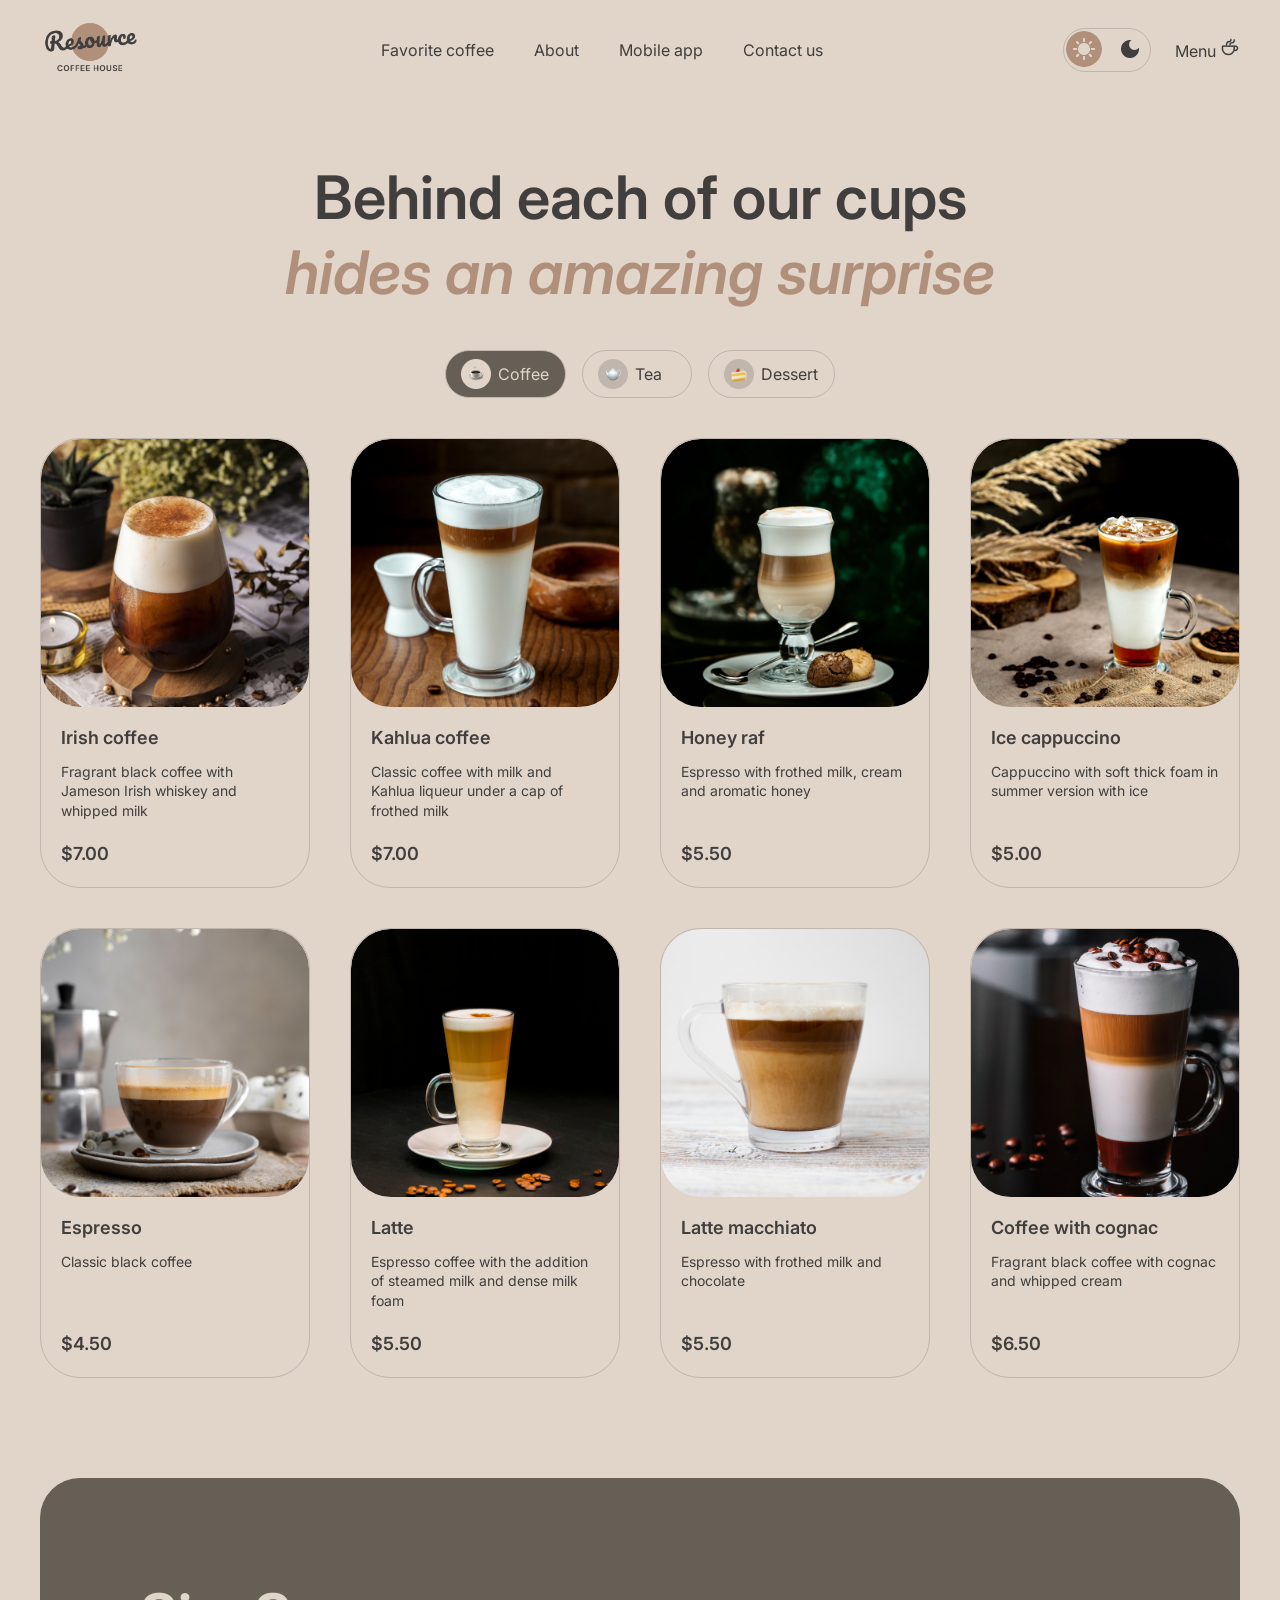
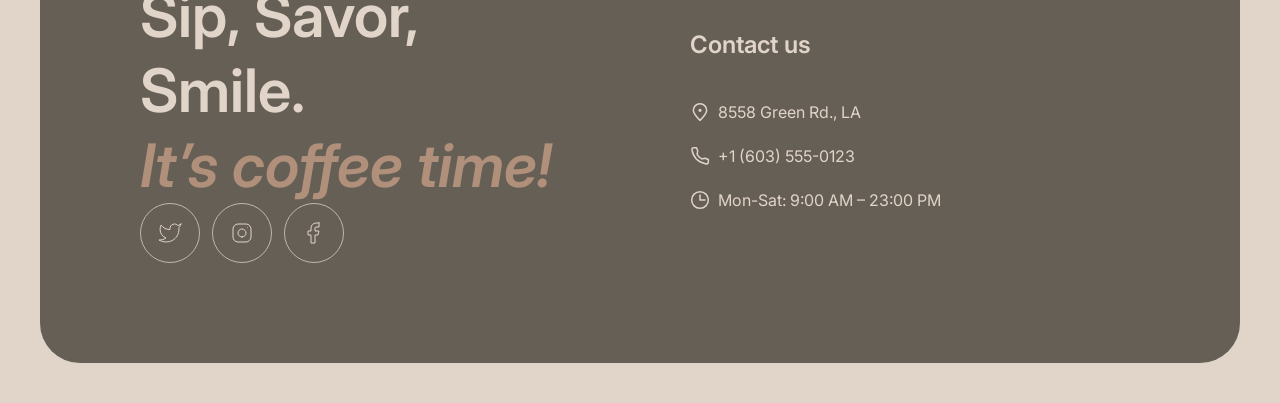
==== menu.html @ 5e698a48 "feat: add menu.html and dark theme" ====
<!DOCTYPE html>
<html lang="en">
  <head>
    <meta charset="UTF-8" />
    <meta name="viewport" content="width=device-width, initial-scale=1.0" />
    <title>Menu | Resource Coffee House</title>

    <link rel="preconnect" href="https://fonts.googleapis.com" />
    <link rel="preconnect" href="https://fonts.gstatic.com" crossorigin />
    <link href="https://fonts.googleapis.com/css2?family=Inter:ital,wght@0,400;0,500;0,600;0,700;1,600&display=swap" rel="stylesheet"/>
    <link rel="stylesheet" href="style.css" />
  </head>
  <body>
    <header class="header">
      <div class="container header__container">
        <a href="index.html" class="header__logo">
          <img src="assets/logo.png" alt="Resource Coffee House" />
        </a>
        <nav class="header__nav">
          <ul class="header__menu">
            <li class="header__menu-item">
              <a href="index.html#favorite" class="header__menu-link">Favorite coffee
              </a>
            </li>
            <li class="header__menu-item">
              <a href="index.html#about" class="header__menu-link">About</a>
            </li>
            <li class="header__menu-item">
              <a href="index.html#mobile-app" class="header__menu-link">
                Mobile app
              </a>
            </li>
            <li class="header__menu-item">
              <a href="#contacts" class="header__menu-link">Contact us</a>
            </li>
          </ul>
        </nav>
        <div class="header__actions">
          <button class="theme-switcher" type="button" aria-label="Switch color theme">
            <span class="theme-switcher__sun">
              <img src="assets/sun.png" alt="sun" />
            </span>
            <span class="theme-switcher__moon">
              <img src="assets/moon.png" alt="moon" />
            </span>
          </button>
          <a class="menu-link menu-link--active" href="menu.html">
            <span>Menu</span>
            <span class="menu-link__icon">
              <img src="assets/coffee-cup.png" alt="coffee" />
            </span>
          </a>
          <button class="header__burger" type="button" aria-label="Open navigation menu">
            <span class="header__burger-line"></span>
            <span class="header__burger-line"></span>
          </button>
        </div>
      </div>
    </header>
    <main>
      <section class="menu-page">
        <div class="container">
          <h1 class="menu-page__title"> Behind each of our cups
            <span class="menu-page__accent">hides an amazing surprise</span>
          </h1>
          <div class="menu-page__tabs-wrapper">
            <input class="menu-page__radio" id="coffee" type="radio" name="menu-category" checked/>
            <input class="menu-page__radio" id="tea" type="radio" name="menu-category"/>
            <input class="menu-page__radio" id="dessert" type="radio" name="menu-category"/>
            <div class="menu-page__tabs">
              <label class="menu-page__tab" for="coffee">
                <span class="menu-page__tab-icon">
                  <img src="assets/cofee.png" alt="cofee" />
                </span>
                <span>Coffee</span>
              </label>
              <label class="menu-page__tab" for="tea">
                <span class="menu-page__tab-icon">
                  <img src="assets/tea.png" alt="tea" />
                </span>
                <span>Tea</span>
              </label>
              <label class="menu-page__tab" for="dessert">
                <span class="menu-page__tab-icon">
                  <img src="assets/dessert.png" alt="" />
                </span>
                <span>Dessert</span>
              </label>
            </div>
            <div class="menu-page__grid menu-page__grid--coffee">
              <article class="product-card">
                <div class="product-card__image-wrapper">
                  <img class="product-card__image" src="assets/coffee-1.jpg" alt="Irish coffee"/>
                </div>
                <div class="product-card__content">
                  <h2 class="product-card__title">Irish coffee</h2>
                  <p class="product-card__description">Fragrant black coffee with Jameson Irish whiskey and whipped milk</p>
                  <p class="product-card__price">$7.00</p>
                </div>
              </article>
              <article class="product-card">
                <div class="product-card__image-wrapper">
                  <img class="product-card__image" src="assets/coffee-2.jpg" alt="Kahlua coffee"/>
                </div>
                <div class="product-card__content">
                  <h2 class="product-card__title">Kahlua coffee</h2>
                  <p class="product-card__description">Classic coffee with milk and Kahlua liqueur under a cap of frothed milk</p>
                  <p class="product-card__price">$7.00</p>
                </div>
              </article>
              <article class="product-card">
                <div class="product-card__image-wrapper">
                  <img class="product-card__image" src="assets/coffee-3.jpg" alt="Honey raf"/>
                </div>
                <div class="product-card__content">
                  <h2 class="product-card__title">Honey raf</h2>
                  <p class="product-card__description">Espresso with frothed milk, cream and aromatic honey</p>
                  <p class="product-card__price">$5.50</p>
                </div>
              </article>
              <article class="product-card">
                <div class="product-card__image-wrapper">
                  <img class="product-card__image" src="assets/coffee-4.jpg" alt="Ice cappuccino"/>
                </div>
                <div class="product-card__content">
                  <h2 class="product-card__title">Ice cappuccino</h2>
                  <p class="product-card__description">Cappuccino with soft thick foam in summer version with ice</p>
                  <p class="product-card__price">$5.00</p>
                </div>
              </article>
              <article class="product-card">
                <div class="product-card__image-wrapper">
                  <img class="product-card__image" src="assets/coffee-5.jpg" alt="Espresso"/>
                </div>
                <div class="product-card__content">
                  <h2 class="product-card__title">Espresso</h2>
                  <p class="product-card__description">Classic black coffee</p>
                  <p class="product-card__price">$4.50</p>
                </div>
              </article>
              <article class="product-card">
                <div class="product-card__image-wrapper">
                  <img class="product-card__image" src="assets/coffee-6.jpg"alt="Latte"/>
                </div>
                <div class="product-card__content">
                  <h2 class="product-card__title">Latte</h2>
                  <p class="product-card__description">
                    Espresso coffee with the addition of steamed milk and dense milk foam
                  </p>
                  <p class="product-card__price">$5.50</p>
                </div>
              </article>
              <article class="product-card">
                <div class="product-card__image-wrapper">
                  <img class="product-card__image" src="assets/coffee-7.jpg" alt="Latte macchiato"/>
                </div>
                <div class="product-card__content">
                  <h2 class="product-card__title">Latte macchiato</h2>
                  <p class="product-card__description">Espresso with frothed milk and chocolate</p>
                  <p class="product-card__price">$5.50</p>
                </div>
              </article>
              <article class="product-card">
                <div class="product-card__image-wrapper">
                  <img class="product-card__image" src="assets/coffee-8.jpg"alt="Coffee with cognac"/>
                </div>
                <div class="product-card__content">
                  <h2 class="product-card__title">Coffee with cognac</h2>
                  <p class="product-card__description">Fragrant black coffee with cognac and whipped cream</p>
                  <p class="product-card__price">$6.50</p>
                </div>
              </article>
            </div>
            <div class="menu-page__grid menu-page__grid--tea">
              <article class="product-card">
                <div class="product-card__image-wrapper">
                  <img class="product-card__image" src="assets/tea-1.png" alt="Moroccan tea"/>
                </div>
                <div class="product-card__content">
                  <h2 class="product-card__title">Moroccan</h2>
                  <p class="product-card__description">Fragrant black tea with the addition of tangerine, cinnamon, honey, lemon and mint</p>
                  <p class="product-card__price">$4.50</p>
                </div>
              </article>
              <article class="product-card">
                <div class="product-card__image-wrapper">
                  <img class="product-card__image" src="assets/tea-2.png"alt="Ginger tea"/>
                </div>
                <div class="product-card__content">
                  <h2 class="product-card__title">Ginger</h2>
                  <p class="product-card__description">Original black tea with fresh ginger, lemon and honey</p>
                  <p class="product-card__price">$5.00</p>
                </div>
              </article>
              <article class="product-card">
                <div class="product-card__image-wrapper">
                  <img class="product-card__image" src="assets/tea-3.png" alt="Sea buckthorn tea"/>
                </div>
                <div class="product-card__content">
                  <h2 class="product-card__title">Cranberry</h2>
                  <p class="product-card__description">Invigorating black tea with cranberry and honey</p>
                  <p class="product-card__price">$5.00</p>
                </div>
              </article>
              <article class="product-card">
                <div class="product-card__image-wrapper">
                  <img class="product-card__image" src="assets/tea-4.png"alt="Berry tea"/>
                </div>
                <div class="product-card__content">
                  <h2 class="product-card__title">Sea buckthorn</h2>
                  <p class="product-card__description">Toning sweet black tea with sea buckthorn, fresh thyme and cinnamon</p>
                  <p class="product-card__price">$4.50</p>
                </div>
              </article>
            </div>
            <div class="menu-page__grid menu-page__grid--dessert">
              <article class="product-card">
                <div class="product-card__image-wrapper">
                  <img class="product-card__image" src="assets/dessert-1.png"alt="Marble cheesecake"/>
                </div>
                <div class="product-card__content">
                  <h2 class="product-card__title">Marble cheesecake</h2>
                  <p class="product-card__description">Philadelphia cheese with lemon zest on a light sponge cake and red currant jam</p>
                  <p class="product-card__price">$3.50</p>
                </div>
              </article>
              <article class="product-card">
                <div class="product-card__image-wrapper">
                  <img class="product-card__image" src="assets/dessert-2.png"alt="Red velvet"/>
                </div>
                <div class="product-card__content">
                  <h2 class="product-card__title">Red velvet</h2>
                  <p class="product-card__description">Layer cake with cream cheese frosting</p>
                  <p class="product-card__price">$4.00</p>
                </div>
              </article>
              <article class="product-card">
                <div class="product-card__image-wrapper">
                  <img class="product-card__image" src="assets/dessert-3.png"alt="Cheesecakes"/>
                </div>
                <div class="product-card__content">
                  <h2 class="product-card__title">Cheesecakes</h2>
                  <p class="product-card__description">Soft cottage cheese pancakes with sour cream and fresh berries and sprinkled with powdered sugar</p>
                  <p class="product-card__price">$4.50</p>
                </div>
              </article>
              <article class="product-card">
                <div class="product-card__image-wrapper">
                  <img class="product-card__image" src="assets/dessert-4.png"alt="Creme brulee"/>
                </div>
                <div class="product-card__content">
                  <h2 class="product-card__title">Creme brulee</h2>
                  <p class="product-card__description">Delicate creamy dessert in a caramel basket with wild berries</p>
                  <p class="product-card__price">$4.00</p>
                </div>
              </article>
              <article class="product-card">
                <div class="product-card__image-wrapper">
                  <img class="product-card__image" src="assets/dessert-5.png"alt="Pancakes"/>
                </div>
                <div class="product-card__content">
                  <h2 class="product-card__title">Pancakes</h2>
                  <p class="product-card__description">Tender pancakes with strawberry jam and fresh strawberries
                  </p>
                  <p class="product-card__price">$4.50</p>
                </div>
              </article>
              <article class="product-card">
                <div class="product-card__image-wrapper">
                  <img class="product-card__image" src="assets/dessert-6.png"alt="Honey cake"/>
                </div>
                <div class="product-card__content">
                  <h2 class="product-card__title">Honey cake</h2>
                  <p class="product-card__description">Classic honey cake with delicate custard</p>
                  <p class="product-card__price">$4.50</p>
                </div>
              </article>
              <article class="product-card">
                <div class="product-card__image-wrapper">
                  <img class="product-card__image" src="assets/dessert-7.png"alt="Chocolate cake"/>
                </div>
                <div class="product-card__content">
                  <h2 class="product-card__title">Chocolate cake</h2>
                  <p class="product-card__description">Cake with hot chocolate filling and nuts with dried apricots</p>
                  <p class="product-card__price">$5.50</p>
                </div>
              </article>
              <article class="product-card">
                <div class="product-card__image-wrapper">
                  <img class="product-card__image" src="assets/dessert-8.png"alt="Black forest"/>
                </div>
                <div class="product-card__content">
                  <h2 class="product-card__title">Black forest</h2>
                  <p class="product-card__description">A combination of thin sponge cake with cherry jam and light chocolate mousse</p>
                  <p class="product-card__price">$6.50</p>
                </div>
              </article>
            </div>
          </div>
        </div>
      </section>
    </main>
    <footer class="footer" id="contacts">
      <div class="container footer__container">
        <div class="footer__offer">
          <h2 class="footer__title">
            Sip, Savor, Smile.
            <span class="footer__accent">It’s coffee time!</span>
          </h2>
          <ul class="footer__socials">
            <li class="footer__social-item">
              <a class="footer__social-link" href="twitter.com" aria-label="Twitter">
                <img src="assets/twitter.svg" alt="t" />
              </a>
            </li>
            <li class="footer__social-item">
              <a class="footer__social-link" href="instagram.com" aria-label="Instagram">
                <img src="assets/instagram.svg" alt="i" />
              </a>
            </li>
            <li class="footer__social-item">
              <a class="footer__social-link" href="facebook.com" aria-label="Facebook">
                <img src="assets/facebook.svg" alt="f" />
              </a>
            </li>
          </ul>
        </div>
        <div class="footer__contacts">
          <h3 class="footer__contacts-title">Contact us</h3>
          <address class="footer__contacts-list">
            <a
              class="footer__contact-link"
              href="https://maps.google.com/?q=8558+Green+Rd,+LA"
              target="_blank"
              rel="noopener noreferrer">
              <span class="footer__contact-icon">
                <img src="assets/pin-alt.svg" alt="" />
              </span>
              <span>8558 Green Rd., LA</span>
            </a>
            <a class="footer__contact-link" href="tel:+16035550123">
              <span class="footer__contact-icon">
                <img src="assets/phone.svg" alt="" />
              </span>
              <span>+1 (603) 555-0123</span>
            </a>
            <p class="footer__contact-link">
              <span class="footer__contact-icon">
                <img src="assets/clock.svg" alt="" />
              </span>
              <span>Mon-Sat: 9:00 AM – 23:00 PM</span>
            </p>
          </address>
        </div>
      </div>
    </footer>
    <script src="main.js"></script>
  </body>
</html>
---- style.css ----
* {
  margin: 0;
  padding: 0;
  box-sizing: border-box;
}

body {
  font-family: "Inter", sans-serif;
  font-weight: 400;
  line-height: 1.5;
  color: #111;
  background-color: #E1D4C9;
  color: #403F3D;
  margin: 0 auto;
}
.header__logo img{
    width: 100px;
    height: 60px;

}
.header__container{
    max-width: 1360px;
    margin: 0 auto;
    display: flex;
    align-items: center;
    justify-content: space-between;
    min-height: 100px;
    gap: 16px;
}
.header__menu {
  display: flex;
  align-items: center;
  gap: 40px;
  margin: 0;
  padding: 0;
  list-style: none;
}
.header__menu-link, .menu-link {
  color: #403f3d;
  text-decoration: none;
  font-size: 16px;
  position: relative;
}
.header__menu-link::after,
.menu-link::after {
  position: absolute;
  bottom: -6px;
  left: 0;
  width: 100%;
  height: 2px;
  background-color: #403f3d;
  content: "";
  transform: scaleX(0);
  transform-origin: left;
  transition: transform 0.5s ease;
}

.header__menu-link:hover::after,
.menu-link:hover::after {
  transform: scaleX(1);
}
.header__actions{
    display: flex;
    justify-content: center;
    align-items: center;
    gap: 24px;
}
.theme-switcher__sun img, 
.theme-switcher__moon img{
    width: 36px;
    height: 36px;
    border-radius: 50%;
}
.theme-switcher{
    background-color: inherit;
    border-radius: 100px;
    border: 1px #C1B6AD solid;
    width: 88px;
    height: 44px;
    display: flex;
    justify-content: center;
    align-items: center;
    cursor: pointer;
    gap: 10px;
}
.theme-switcher:hover .theme-switcher__moon {
  background-color: #665f55;
  border-radius: 100px;
}
.menu-link__icon img {
  width: 20px;
  height: 20px;
  object-fit: contain;
}
.header__burger {
  display: none;
  width: 44px;
  height: 44px;
  padding: 10px;
  border: none;
  background-color: transparent;
  cursor: pointer;
}

.header__burger-line {
  display: block;
  width: 24px;
  height: 2px;
  margin: 5px 0;
  background-color: #403f3d;
  transition: transform 0.3s ease, opacity 0.3s ease;
}
@media (max-width: 1439px) {
     body {
    padding: 0 40px;
  }
}
@media (max-width: 768px) {
  .header__container {
    position: relative;
    min-height: 72px;
  }

  .header__nav {
    display: none;
  }

  .header__burger {
    display: block;
    width: 44px;
    height: 44px;
    padding: 0;
    border: 1px solid #665f55;
    border-radius: 50%;
    background-color: transparent;
    cursor: pointer;
  }

  .header__burger-line {
    display: block;
    width: 16px;
    height: 2px;
    margin: 4px auto;
    border-radius: 2px;
    background-color: #403f3d;
  }

  .header__actions {
    gap: 16px;
  }

  .header__nav.header__nav--open {
    position: absolute;
    display: flex;
    top: 100%;
    align-items: center;
    justify-content: center;
    z-index: 10;
    display: block;
    padding: 24px;
    background-color: #e1d4c9;
  }

  .header__menu {
    flex-direction: column;
    align-items: flex-start;
    gap: 20px;
  }

  .header__menu-link {
    font-size: 16px;
  }
  .menu-link {
  display: none;
}
}
@media (max-width: 750px) {
    body {
    padding: 0 16px;
  }
}
.main_container{
    max-width: 1360px;
    margin: 0 auto;
}
.hero-section{
    background: url(assets/img-hero.jpg) ;
    max-width: 1360px;
    height: 644px;
    background-position: center;
  background-size: cover;
  background-repeat: no-repeat;
  border-radius: 40px;
}
.hero-section__content {
  max-width: 530px;
  padding-top: 100px;
  margin-left: 100px;
  color: #e1d4c9;
}
.hero-section__title {
  margin: 0 0 40px;
  font-size: 72px;
  font-weight: 600;
  line-height: 1.05;
}
.hero-section__line {
  display: block;
}

.hero-section__accent {
  color: #b0907a;
  font-style: italic;
}

.hero-section__description {
  max-width: 530px;
  margin: 0 0 40px;
  color: #e1d4c9;
  font-size: 16px;
  line-height: 1.5;
  letter-spacing: 0,2;
}

.hero-section__button {
  display: inline-flex;
  align-items: center;
  justify-content: center;
  min-width: 200px;
  min-height: 64px;
  padding: 0 24px;
  border-radius: 32px;
  color: #403f3d;
  background-color: #e1d4c9;
  font-size: 16px;
  text-decoration: none;
  transition: 0.3s ease;
}
.hero-section__button-icon {
  display: flex;
  align-items: center;
  justify-content: center;
  width: 0;
  opacity: 0;
  overflow: hidden;
  transition: width 0.3s ease, opacity 0.3s ease;
}

.hero-section__button-icon img {
  display: block;
  width: 22px;
  height: 20px;
  padding-left: 2px;
}

.hero-section__button:hover .hero-section__button-icon {
  width: 20px;
  opacity: 1;
}
@media (max-width: 768px) {
    .hero-section__content {
    padding-top: 100px;
    margin-left: 60px;
    }
}
@media (max-width: 630px) {
    .hero-section__content {
    padding-top: 60px;
    margin-left: 16px;
    }
    .hero-section__title{
    font-size: 58px;  
    }
}
@media (max-width: 440px) {
.hero-section__title{
    font-size: 42px;  
    }
    .hero-section {
    height: 552px;
    }
}
.favorite-coffee {
  padding: 100px 0;
}

.favorite-coffee__title {
  margin: 0 0 40px;
  color: #403f3d;
  font-size: 60px;
  font-weight: 600;
  line-height: 1.25;
  text-align: center;
}

.favorite-coffee__accent {
  color: #b0907a;
  font-style: italic;
}

.favorite-coffee__slider {
  display: flex;
  align-items: center;
  justify-content: space-between;
  width: 100%;
  max-width: 1360px;
  margin: 0 auto;
}

.favorite-coffee__card {
  flex-grow: 1;
  max-width: 480px;
  margin: 0 20px;
}

.favorite-coffee__card {
  display: flex;
  flex-direction: column;
  align-items: center;
  width: 480px;
  text-align: center;
}

.favorite-coffee__image {
  display: block;
  width: 480px;
  height: 480px;
  margin-bottom: 20px;
  object-fit: cover;
  border-radius: 50%;
}

.favorite-coffee__info {
  display: flex;
  flex-direction: column;
  align-items: center;
}

.favorite-coffee__name {
  margin: 0 0 16px;
  color: #403f3d;
  font-size: 24px;
  font-weight: 600;
  line-height: 1.25;
}

.favorite-coffee__description {
  max-width: 480px;
  margin: 0 0 16px;
  color: #403f3d;
  font-size: 16px;
  line-height: 1.5;
}

.favorite-coffee__price {
  margin: 0;
  color: #403f3d;
  font-size: 24px;
  font-weight: 600;
  line-height: 1.25;
}

.favorite-coffee__arrow {
  display: flex;
  align-items: center;
  justify-content: center;

  width: 60px;
  height: 60px;
  padding: 0;
  border: 1px solid #665f55;
  border-radius: 50%;
  color: #403f3d;
  background-color: transparent;
  cursor: pointer;

  transition: color 0.3s ease, background-color 0.3s ease;
}

.favorite-coffee__arrow:hover {
  color: #e1d4c9;
  background-color: #665f55;
}

.favorite-coffee__pagination {
  display: flex;
  justify-content: center;
  gap: 12px;
  margin-top: 40px;
}

.favorite-coffee__pagination-item {
  width: 40px;
  height: 4px;
  padding: 0;
  border: 0;
  border-radius: 100px;
  background-color: #c1b6ad;
  cursor: pointer;
}

.favorite-coffee__pagination-item--active {
  background-color: #665f55;
}
@media (max-width: 760px) {
  .favorite-coffee__arrow {
    display: none;
  }
  .favorite-coffee__title{
    font-size: 32px;
  }
  .favorite-coffee__image {
    display: block;
    width: 348px;
    height: 348px;
}
.favorite-coffee__slider {
    display: block;
  }
  .favorite-coffee__card {
    width: 100%;
    margin: 0 auto;
  }
}


.about__container {
  max-width: 1360px;
  margin: 0 auto;
}

.about__title {
  margin: 0 0 40px;
  color: #403f3d;
  font-size: 60px;
  font-weight: 600;
  line-height: 1.25;
  letter-spacing: -0.2px;
}

.about__title-line {
  display: block;
}

.about__accent {
  color: #b0907a;
  font-style: italic;
}

.about__gallery {
  display: grid;
  grid-template-columns: repeat(2, 1fr);
  gap: 40px;
}

.about__column {
  display: flex;
  flex-direction: column;
  gap: 40px;
}

.about__image-wrapper {
  overflow: hidden;
  border-radius: 20px;
}

.about__image-wrapper--large {
  height: 590px;
}

.about__image-wrapper--small {
  height: 430px;
}

.about__image {
  display: block;
  width: 100%;
  height: 100%;
  object-fit: cover;
  transition: transform 0.5s ease;
}

.about__image-wrapper:hover .about__image {
  transform: scale(1.1);
}
@media (max-width: 1000px) {
  .about__image-wrapper--small {
    display: none;
  }

  .about__gallery {
    grid-template-columns: 1fr;
    gap: 40px;
  }

  .about__column {
    gap: 0;
  }
  .about__image-wrapper--large {
    height: 590px;
  }
}
@media (max-width: 700px) {
  .about__title {
    font-size: 32px;
    letter-spacing: 0.55px;
  }
}
.mobile-app {
  padding: 100px 0;
}

.mobile-app__container {
  display: grid;
  grid-template-columns: minmax(0, 1fr) minmax(0, 1fr);
  align-items: center;
  gap: 100px;
}

.mobile-app__content {
  max-width: 630px;
}

.mobile-app__title {
  margin: 0 0 40px;
  color: #403f3d;
  font-size: 60px;
  font-weight: 600;
  line-height: 1.25;
}

.mobile-app__title-line {
  display: block;
}

.mobile-app__accent {
  color: #b0907a;
  font-style: italic;
}

.mobile-app__description {
  max-width: 630px;
  margin: 0 0 40px;
  color: #403f3d;
  font-size: 16px;
  line-height: 1.5;
}

.mobile-app__buttons {
  display: flex;
  flex-wrap: wrap;
  gap: 20px;
}

.mobile-app__button {
  display: flex;
  align-items: center;
  gap: 8px;

  width: 200px;
  min-height: 64px;
  padding: 12px 20px;

  border: 1px solid #665f55;
  border-radius: 100px;

  color: #403f3d;
  background-color: transparent;
  text-decoration: none;

  transition: color 0.3s ease, background-color 0.3s ease;
}

.mobile-app__button-icon {
  display: flex;
  flex: 0 0 36px;
  align-items: center;
  justify-content: center;
}

.mobile-app__button-icon img {
  display: block;
  width: 36px;
  height: 36px;
}

.mobile-app__button-text {
  display: flex;
  flex-direction: column;
  align-items: flex-start;
}

.mobile-app__button-label {
  font-size: 10px;
  line-height: 1.4;
}

.mobile-app__button-store {
  font-size: 16px;
  font-weight: 600;
  line-height: 1.2;
}

.mobile-app__image-wrapper {
  display: flex;
  align-items: flex-end;
  justify-content: center;
  min-height: 630px;
  overflow: hidden;
}

.mobile-app__image {
  display: block;
  width: 100%;
  max-width: 630px;
  height: auto;
  object-fit: contain;
}
.footer {
  padding: 0 0 40px;
}

.footer__container {
  display: grid;
  grid-template-columns: 1fr 1fr;
  gap: 100px;
  padding: 100px;
  border-radius: 40px;
  color: #e1d4c9;
  background-color: #665f55;
  max-width: 1360px;
  margin: 0 auto;
}

.footer__offer {
  display: flex;
  flex-direction: column;
  justify-content: space-between;
  min-height: 250px;
}

.footer__title {
  margin: 0;
  color: #e1d4c9;
  font-size: 60px;
  font-weight: 600;
  line-height: 1.25;
}

.footer__accent {
  display: block;
  color: #b0907a;
  font-style: italic;
}

.footer__socials {
  display: flex;
  gap: 12px;
  margin: 0;
  padding: 0;
  list-style: none;
}

.footer__social-link {
  display: flex;
  align-items: center;
  justify-content: center;

  width: 60px;
  height: 60px;
  border: 1px solid #c1b6ad;
  border-radius: 50%;
}

.footer__social-link img {
  width: 24px;
  height: 24px;
}

.footer__contacts {
  align-self: center;
}

.footer__contacts-title {
  margin: 0 0 40px;
  color: #e1d4c9;
  font-size: 24px;
  font-weight: 600;
  line-height: 1.25;
}

.footer__contacts-list {
  display: flex;
  flex-direction: column;
  gap: 20px;
  font-style: normal;
}

.footer__contact-link {
  display: flex;
  align-items: center;
  gap: 8px;

  margin: 0;
  color: #e1d4c9;
  font-size: 16px;
  font-style: normal;
  line-height: 1.5;
  text-decoration: none;
}

.footer__contact-icon {
  display: flex;
  flex: 0 0 20px;
  align-items: center;
  justify-content: center;
}
.mobile-app__button {
  transition: color 0.3s ease, background-color 0.3s ease;
}

.footer__contact-link {
  transition: text-decoration-color 0.3s ease;
}

.footer__social-link {
  transition: background-color 0.3s ease;
}
@media (max-width: 1000px) {

  .mobile-app__container {
    grid-template-columns: 1fr;
    gap: 40px;
  }

  .mobile-app__content {
    max-width: 100%;
  }

  .mobile-app__image-wrapper {
    min-height: auto;
  }

  .mobile-app__image {
    display: block;
    width: 100%;
    max-width: 600px;
    margin: 0 auto;
  }

  .footer__container {
    grid-template-columns: 1fr;
    gap: 60px;
  }

  .footer__offer {
    min-height: auto;
    gap: 40px;
  }

  .footer__contacts {
    align-self: start;
  }
}

.footer__contact-icon img {
  display: block;
  width: 20px;
  height: 20px;
}
@media (max-width: 560px) {
  .mobile-app__title,
  .footer__title {
    font-size: 32px;
  }
  .footer__container {
    padding: 60px 16px;
}
}
@media (hover: hover) {
  .mobile-app__button:hover {
    color: #e1d4c9;
    background-color: #665f55;
  }
  .mobile-app__button:hover .mobile-app__button-icon img {
    filter: brightness(0) saturate(100%) invert(89%) sepia(13%)
      saturate(416%) hue-rotate(342deg) brightness(95%) contrast(88%);
  }

  .footer__contact-link:hover {
    text-decoration: underline;
    text-decoration-thickness: 1px;
    text-underline-offset: 4px;
  }

  .footer__social-link:hover {
    background-color: #e1d4c9;
  }
  .footer__social-link:hover img {
    filter: brightness(0) saturate(100%);
  }
}
.menu-page {
  padding: 60px 0 100px;
}

.container {
  max-width: 1360px;
  margin: 0 auto;
}

.menu-page__title {
  max-width: 800px;
  margin: 0 auto 40px;
  color: #403f3d;
  font-size: 60px;
  font-weight: 600;
  line-height: 1.25;
  text-align: center;
}

.menu-page__accent {
  color: #b0907a;
  font-style: italic;
}

.menu-page__tabs-wrapper {
  position: relative;
}

.menu-page__radio {
  position: absolute;
  width: 1px;
  height: 1px;
  margin: -1px;
  padding: 0;
  overflow: hidden;
  border: 0;
  clip: rect(0 0 0 0);
  clip-path: inset(50%);
  white-space: nowrap;
}

.menu-page__tabs {
  display: flex;
  justify-content: center;
  gap: 16px;
  margin-bottom: 40px;
}

.menu-page__tab {
  display: flex;
  align-items: center;
  gap: 8px;
  min-width: 110px;
  min-height: 48px;
  padding: 8px 16px;
  border: 1px solid #c1b6ad;
  border-radius: 100px;
  color: #403f3d;
  background-color: transparent;
  cursor: pointer;
  transition: color 0.3s ease, background-color 0.3s ease;
}

.menu-page__tab-icon {
  display: flex;
  flex-shrink: 0;
  align-items: center;
  justify-content: center;
  width: 28px;
  height: 28px;
  border-radius: 50%;
}

.menu-page__tab-icon img {
  display: block;
  width: 30px;
  height: 30px;
  object-fit: contain;
}

.menu-page__grid {
  display: none;
  grid-template-columns: repeat(4, 1fr);
  gap: 40px;
}

#coffee:checked ~ .menu-page__grid--coffee,
#tea:checked ~ .menu-page__grid--tea,
#dessert:checked ~ .menu-page__grid--dessert {
  display: grid;
}

#coffee:checked ~ .menu-page__tabs label[for="coffee"],
#tea:checked ~ .menu-page__tabs label[for="tea"],
#dessert:checked ~ .menu-page__tabs label[for="dessert"] {
  color: #e1d4c9;
  background-color: #665f55;
}

.product-card {
  overflow: hidden;
  border: 1px solid #c1b6ad;
  border-radius: 40px;
}

.product-card__image-wrapper {
  overflow: hidden;
  aspect-ratio: 1 / 1;
  border-radius: 40px;
}

.product-card__image {
  display: block;
  width: 100%;
  height: 100%;
  object-fit: cover;
  transition: transform 0.4s ease;
}

.product-card:hover .product-card__image {
  transform: scale(1.1);
}

.product-card__content {
  display: flex;
  flex-direction: column;
  min-height: 180px;
  padding: 20px;
}

.product-card__title {
  margin: 0 0 12px;
  color: #403f3d;
  font-size: 18px;
  font-weight: 600;
  line-height: 1.25;
}

.product-card__description {
  margin: 0 0 16px;
  color: #403f3d;
  font-size: 14px;
  line-height: 1.4;
}

.product-card__price {
  margin: auto 0 0;
  color: #403f3d;
  font-size: 18px;
  font-weight: 600;
}
@media (max-width: 1000px) {
  .menu-page__grid {
    grid-template-columns: repeat(2, 1fr);
    gap: 24px;
  }
}

@media (max-width: 700px) {
  .menu-page__title {
    font-size: 32px;
  }
}

@media (max-width: 560px) {

  .menu-page {
    padding: 40px 0 60px;
  }

  .menu-page__tabs {
    gap: 8px;
    margin-bottom: 24px;
  }

  .menu-page__tab {
    min-width: auto;
    padding: 8px 12px;
  }
}

@media (max-width: 380px) {

  .menu-page__title {
    margin-bottom: 24px;
    font-size: 28px;
  }

  .menu-page__tabs {
    justify-content: flex-start;
    overflow-x: auto;
  }

  .menu-page__grid {
    grid-template-columns: 1fr;
    gap: 16px;
  }

  .product-card,
  .product-card__image-wrapper {
    border-radius: 24px;
  }

  .product-card__content {
    min-height: auto;
  }
  .footer__container {
    padding: 60px 16px;
}
}
body {
  transition: background-color 0.1s ease, color 0.1s ease;
}

body.dark-theme {
  background-color: #292826;
  color: #e1d4c9;
}

body.dark-theme .header,
body.dark-theme .menu-page,
body.dark-theme .hero-section,
body.dark-theme .about,
body.dark-theme .favorite-coffee,
body.dark-theme .mobile-app {
  background-color: #292826;
}

body.dark-theme .header__menu-link,
body.dark-theme .menu-link,
body.dark-theme .hero-section__title,
body.dark-theme .hero-section__description,
body.dark-theme .favorite-coffee__title,
body.dark-theme .favorite-coffee__name,
body.dark-theme .favorite-coffee__description,
body.dark-theme .favorite-coffee__price,
body.dark-theme .about__title,
body.dark-theme .mobile-app__title,
body.dark-theme .mobile-app__description,
body.dark-theme .menu-page__title,
body.dark-theme .menu-page__tab,
body.dark-theme .product-card__title,
body.dark-theme .product-card__description,
body.dark-theme .product-card__price {
  color: #e1d4c9;
}

body.dark-theme .menu-page__tab,
body.dark-theme .product-card,
body.dark-theme .theme-switcher,
body.dark-theme .favorite-coffee__arrow,
body.dark-theme .mobile-app__button {
  border-color: #665f55;
}

body.dark-theme .theme-switcher__sun {
  background-color: transparent;
}

body.dark-theme .theme-switcher__moon {
  background-color: #665f55;
  border-radius: 50%;
}
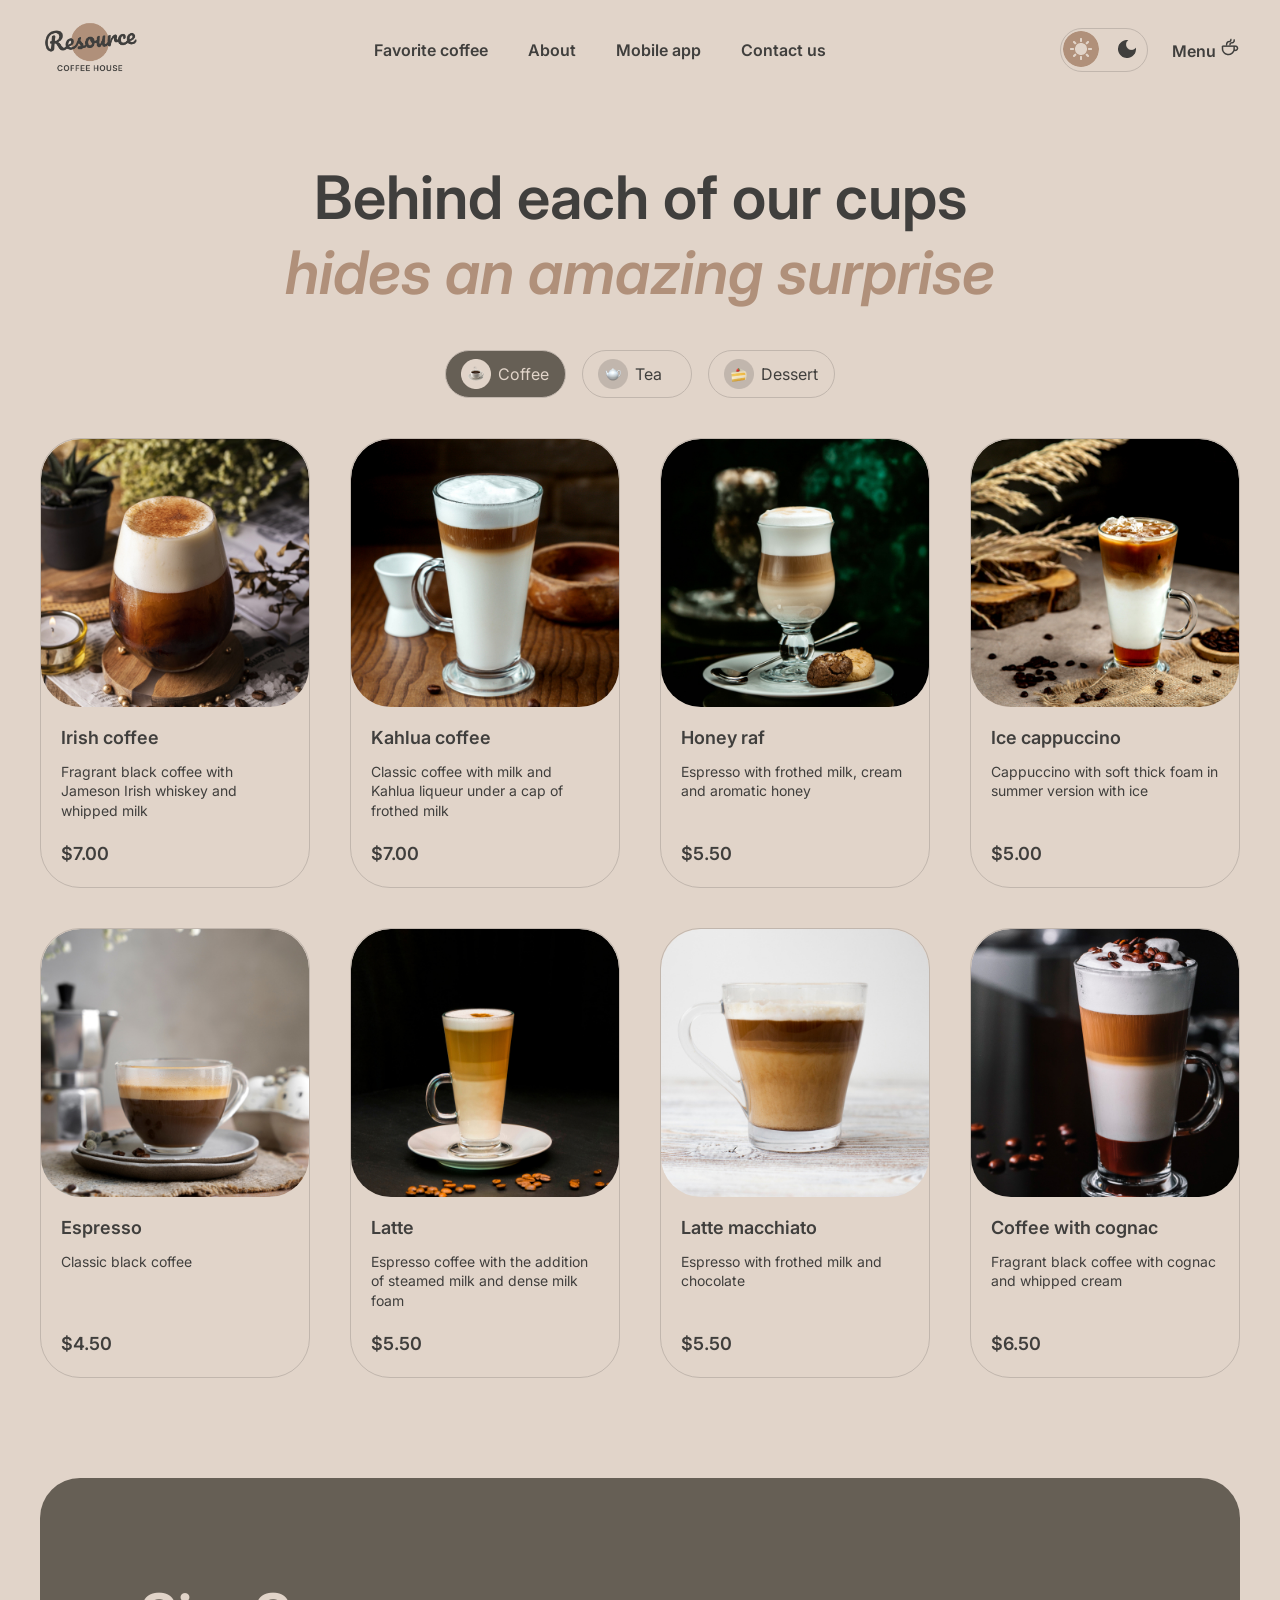
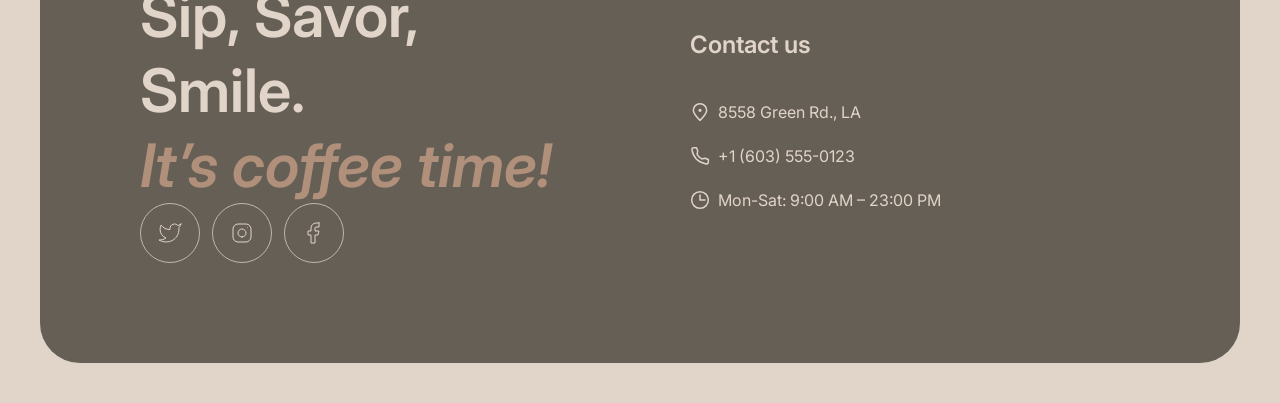
==== commit caad2508: "fix: font in header" ====
--- a/menu.html
+++ b/menu.html
@@ -1,20 +1,20 @@
 <!DOCTYPE html>
 <html lang="en">
   <head>
-    <meta charset="UTF-8" />
-    <meta name="viewport" content="width=device-width, initial-scale=1.0" />
+    <meta charset="UTF-8">
+    <meta name="viewport" content="width=device-width, initial-scale=1.0">
     <title>Menu | Resource Coffee House</title>
-
-    <link rel="preconnect" href="https://fonts.googleapis.com" />
-    <link rel="preconnect" href="https://fonts.gstatic.com" crossorigin />
-    <link href="https://fonts.googleapis.com/css2?family=Inter:ital,wght@0,400;0,500;0,600;0,700;1,600&display=swap" rel="stylesheet"/>
-    <link rel="stylesheet" href="style.css" />
+    <link rel="icon" href="assets/favicon.ico" type="image/x-icon">
+    <link rel="preconnect" href="https://fonts.googleapis.com">
+    <link rel="preconnect" href="https://fonts.gstatic.com" crossorigin>
+    <link href="https://fonts.googleapis.com/css2?family=Inter:ital,wght@0,400;0,500;0,600;0,700;1,600&display=swap" rel="stylesheet">
+    <link rel="stylesheet" href="style.css">
   </head>
   <body>
     <header class="header">
       <div class="container header__container">
         <a href="index.html" class="header__logo">
-          <img src="assets/logo.png" alt="Resource Coffee House" />
+          <img src="assets/logo.png" alt="Resource Coffee House">
         </a>
         <nav class="header__nav">
           <ul class="header__menu">
@@ -38,16 +38,16 @@
         <div class="header__actions">
           <button class="theme-switcher" type="button" aria-label="Switch color theme">
             <span class="theme-switcher__sun">
-              <img src="assets/sun.png" alt="sun" />
+              <img src="assets/sun.png" alt="sun">
             </span>
             <span class="theme-switcher__moon">
-              <img src="assets/moon.png" alt="moon" />
+              <img src="assets/moon.png" alt="moon">
             </span>
           </button>
           <a class="menu-link menu-link--active" href="menu.html">
             <span>Menu</span>
             <span class="menu-link__icon">
-              <img src="assets/coffee-cup.png" alt="coffee" />
+              <img src="assets/coffee-cup.png" alt="coffee">
             </span>
           </a>
           <button class="header__burger" type="button" aria-label="Open navigation menu">
@@ -64,25 +64,25 @@
             <span class="menu-page__accent">hides an amazing surprise</span>
           </h1>
           <div class="menu-page__tabs-wrapper">
-            <input class="menu-page__radio" id="coffee" type="radio" name="menu-category" checked/>
-            <input class="menu-page__radio" id="tea" type="radio" name="menu-category"/>
-            <input class="menu-page__radio" id="dessert" type="radio" name="menu-category"/>
+            <input class="menu-page__radio" id="coffee" type="radio" name="menu-category" checked>
+            <input class="menu-page__radio" id="tea" type="radio" name="menu-category">
+            <input class="menu-page__radio" id="dessert" type="radio" name="menu-category">
             <div class="menu-page__tabs">
               <label class="menu-page__tab" for="coffee">
                 <span class="menu-page__tab-icon">
-                  <img src="assets/cofee.png" alt="cofee" />
+                  <img src="assets/cofee.png" alt="cofee">
                 </span>
                 <span>Coffee</span>
               </label>
               <label class="menu-page__tab" for="tea">
                 <span class="menu-page__tab-icon">
-                  <img src="assets/tea.png" alt="tea" />
+                  <img src="assets/tea.png" alt="tea">
                 </span>
                 <span>Tea</span>
               </label>
               <label class="menu-page__tab" for="dessert">
                 <span class="menu-page__tab-icon">
-                  <img src="assets/dessert.png" alt="" />
+                  <img src="assets/dessert.png" alt="">
                 </span>
                 <span>Dessert</span>
               </label>
@@ -90,7 +90,7 @@
             <div class="menu-page__grid menu-page__grid--coffee">
               <article class="product-card">
                 <div class="product-card__image-wrapper">
-                  <img class="product-card__image" src="assets/coffee-1.jpg" alt="Irish coffee"/>
+                  <img class="product-card__image" src="assets/coffee-1.jpg" alt="Irish coffee">
                 </div>
                 <div class="product-card__content">
                   <h2 class="product-card__title">Irish coffee</h2>
@@ -100,7 +100,7 @@
               </article>
               <article class="product-card">
                 <div class="product-card__image-wrapper">
-                  <img class="product-card__image" src="assets/coffee-2.jpg" alt="Kahlua coffee"/>
+                  <img class="product-card__image" src="assets/coffee-2.jpg" alt="Kahlua coffee">
                 </div>
                 <div class="product-card__content">
                   <h2 class="product-card__title">Kahlua coffee</h2>
@@ -110,7 +110,7 @@
               </article>
               <article class="product-card">
                 <div class="product-card__image-wrapper">
-                  <img class="product-card__image" src="assets/coffee-3.jpg" alt="Honey raf"/>
+                  <img class="product-card__image" src="assets/coffee-3.jpg" alt="Honey raf">
                 </div>
                 <div class="product-card__content">
                   <h2 class="product-card__title">Honey raf</h2>
@@ -120,7 +120,7 @@
               </article>
               <article class="product-card">
                 <div class="product-card__image-wrapper">
-                  <img class="product-card__image" src="assets/coffee-4.jpg" alt="Ice cappuccino"/>
+                  <img class="product-card__image" src="assets/coffee-4.jpg" alt="Ice cappuccino">
                 </div>
                 <div class="product-card__content">
                   <h2 class="product-card__title">Ice cappuccino</h2>
@@ -130,7 +130,7 @@
               </article>
               <article class="product-card">
                 <div class="product-card__image-wrapper">
-                  <img class="product-card__image" src="assets/coffee-5.jpg" alt="Espresso"/>
+                  <img class="product-card__image" src="assets/coffee-5.jpg" alt="Espresso">
                 </div>
                 <div class="product-card__content">
                   <h2 class="product-card__title">Espresso</h2>
@@ -140,7 +140,7 @@
               </article>
               <article class="product-card">
                 <div class="product-card__image-wrapper">
-                  <img class="product-card__image" src="assets/coffee-6.jpg"alt="Latte"/>
+                  <img class="product-card__image" src="assets/coffee-6.jpg" alt="Latte">
                 </div>
                 <div class="product-card__content">
                   <h2 class="product-card__title">Latte</h2>
@@ -152,7 +152,7 @@
               </article>
               <article class="product-card">
                 <div class="product-card__image-wrapper">
-                  <img class="product-card__image" src="assets/coffee-7.jpg" alt="Latte macchiato"/>
+                  <img class="product-card__image" src="assets/coffee-7.jpg" alt="Latte macchiato">
                 </div>
                 <div class="product-card__content">
                   <h2 class="product-card__title">Latte macchiato</h2>
@@ -162,7 +162,7 @@
               </article>
               <article class="product-card">
                 <div class="product-card__image-wrapper">
-                  <img class="product-card__image" src="assets/coffee-8.jpg"alt="Coffee with cognac"/>
+                  <img class="product-card__image" src="assets/coffee-8.jpg" alt="Coffee with cognac">
                 </div>
                 <div class="product-card__content">
                   <h2 class="product-card__title">Coffee with cognac</h2>
@@ -174,7 +174,7 @@
             <div class="menu-page__grid menu-page__grid--tea">
               <article class="product-card">
                 <div class="product-card__image-wrapper">
-                  <img class="product-card__image" src="assets/tea-1.png" alt="Moroccan tea"/>
+                  <img class="product-card__image" src="assets/tea-1.png" alt="Moroccan tea">
                 </div>
                 <div class="product-card__content">
                   <h2 class="product-card__title">Moroccan</h2>
@@ -184,7 +184,7 @@
               </article>
               <article class="product-card">
                 <div class="product-card__image-wrapper">
-                  <img class="product-card__image" src="assets/tea-2.png"alt="Ginger tea"/>
+                  <img class="product-card__image" src="assets/tea-2.png" alt="Ginger tea">
                 </div>
                 <div class="product-card__content">
                   <h2 class="product-card__title">Ginger</h2>
@@ -194,7 +194,7 @@
               </article>
               <article class="product-card">
                 <div class="product-card__image-wrapper">
-                  <img class="product-card__image" src="assets/tea-3.png" alt="Sea buckthorn tea"/>
+                  <img class="product-card__image" src="assets/tea-3.png" alt="Sea buckthorn tea">
                 </div>
                 <div class="product-card__content">
                   <h2 class="product-card__title">Cranberry</h2>
@@ -204,7 +204,7 @@
               </article>
               <article class="product-card">
                 <div class="product-card__image-wrapper">
-                  <img class="product-card__image" src="assets/tea-4.png"alt="Berry tea"/>
+                  <img class="product-card__image" src="assets/tea-4.png" alt="Berry tea">
                 </div>
                 <div class="product-card__content">
                   <h2 class="product-card__title">Sea buckthorn</h2>
@@ -216,7 +216,7 @@
             <div class="menu-page__grid menu-page__grid--dessert">
               <article class="product-card">
                 <div class="product-card__image-wrapper">
-                  <img class="product-card__image" src="assets/dessert-1.png"alt="Marble cheesecake"/>
+                  <img class="product-card__image" src="assets/dessert-1.png" alt="Marble cheesecake">
                 </div>
                 <div class="product-card__content">
                   <h2 class="product-card__title">Marble cheesecake</h2>
@@ -226,7 +226,7 @@
               </article>
               <article class="product-card">
                 <div class="product-card__image-wrapper">
-                  <img class="product-card__image" src="assets/dessert-2.png"alt="Red velvet"/>
+                  <img class="product-card__image" src="assets/dessert-2.png" alt="Red velvet">
                 </div>
                 <div class="product-card__content">
                   <h2 class="product-card__title">Red velvet</h2>
@@ -236,7 +236,7 @@
               </article>
               <article class="product-card">
                 <div class="product-card__image-wrapper">
-                  <img class="product-card__image" src="assets/dessert-3.png"alt="Cheesecakes"/>
+                  <img class="product-card__image" src="assets/dessert-3.png" alt="Cheesecakes">
                 </div>
                 <div class="product-card__content">
                   <h2 class="product-card__title">Cheesecakes</h2>
@@ -246,7 +246,7 @@
               </article>
               <article class="product-card">
                 <div class="product-card__image-wrapper">
-                  <img class="product-card__image" src="assets/dessert-4.png"alt="Creme brulee"/>
+                  <img class="product-card__image" src="assets/dessert-4.png" alt="Creme brulee">
                 </div>
                 <div class="product-card__content">
                   <h2 class="product-card__title">Creme brulee</h2>
@@ -256,7 +256,7 @@
               </article>
               <article class="product-card">
                 <div class="product-card__image-wrapper">
-                  <img class="product-card__image" src="assets/dessert-5.png"alt="Pancakes"/>
+                  <img class="product-card__image" src="assets/dessert-5.png" alt="Pancakes">
                 </div>
                 <div class="product-card__content">
                   <h2 class="product-card__title">Pancakes</h2>
@@ -267,7 +267,7 @@
               </article>
               <article class="product-card">
                 <div class="product-card__image-wrapper">
-                  <img class="product-card__image" src="assets/dessert-6.png"alt="Honey cake"/>
+                  <img class="product-card__image" src="assets/dessert-6.png" alt="Honey cake">
                 </div>
                 <div class="product-card__content">
                   <h2 class="product-card__title">Honey cake</h2>
@@ -277,7 +277,7 @@
               </article>
               <article class="product-card">
                 <div class="product-card__image-wrapper">
-                  <img class="product-card__image" src="assets/dessert-7.png"alt="Chocolate cake"/>
+                  <img class="product-card__image" src="assets/dessert-7.png" alt="Chocolate cake">
                 </div>
                 <div class="product-card__content">
                   <h2 class="product-card__title">Chocolate cake</h2>
@@ -287,7 +287,7 @@
               </article>
               <article class="product-card">
                 <div class="product-card__image-wrapper">
-                  <img class="product-card__image" src="assets/dessert-8.png"alt="Black forest"/>
+                  <img class="product-card__image" src="assets/dessert-8.png" alt="Black forest">
                 </div>
                 <div class="product-card__content">
                   <h2 class="product-card__title">Black forest</h2>
@@ -310,17 +310,17 @@
           <ul class="footer__socials">
             <li class="footer__social-item">
               <a class="footer__social-link" href="twitter.com" aria-label="Twitter">
-                <img src="assets/twitter.svg" alt="t" />
+                <img src="assets/twitter.svg" alt="t">
               </a>
             </li>
             <li class="footer__social-item">
               <a class="footer__social-link" href="instagram.com" aria-label="Instagram">
-                <img src="assets/instagram.svg" alt="i" />
+                <img src="assets/instagram.svg" alt="i">
               </a>
             </li>
             <li class="footer__social-item">
               <a class="footer__social-link" href="facebook.com" aria-label="Facebook">
-                <img src="assets/facebook.svg" alt="f" />
+                <img src="assets/facebook.svg" alt="f">
               </a>
             </li>
           </ul>
@@ -334,19 +334,19 @@
               target="_blank"
               rel="noopener noreferrer">
               <span class="footer__contact-icon">
-                <img src="assets/pin-alt.svg" alt="" />
+                <img src="assets/pin-alt.svg" alt="">
               </span>
               <span>8558 Green Rd., LA</span>
             </a>
             <a class="footer__contact-link" href="tel:+16035550123">
               <span class="footer__contact-icon">
-                <img src="assets/phone.svg" alt="" />
+                <img src="assets/phone.svg" alt="">
               </span>
               <span>+1 (603) 555-0123</span>
             </a>
             <p class="footer__contact-link">
               <span class="footer__contact-icon">
-                <img src="assets/clock.svg" alt="" />
+                <img src="assets/clock.svg" alt="">
               </span>
               <span>Mon-Sat: 9:00 AM – 23:00 PM</span>
             </p>
--- a/style.css
+++ b/style.css
@@ -2,6 +2,9 @@
   margin: 0;
   padding: 0;
   box-sizing: border-box;
+}
+html {
+  scroll-behavior: smooth;
 }
 
 body {
@@ -40,6 +43,7 @@
   text-decoration: none;
   font-size: 16px;
   position: relative;
+  font-weight: 600;
 }
 .header__menu-link::after,
 .menu-link::after {
